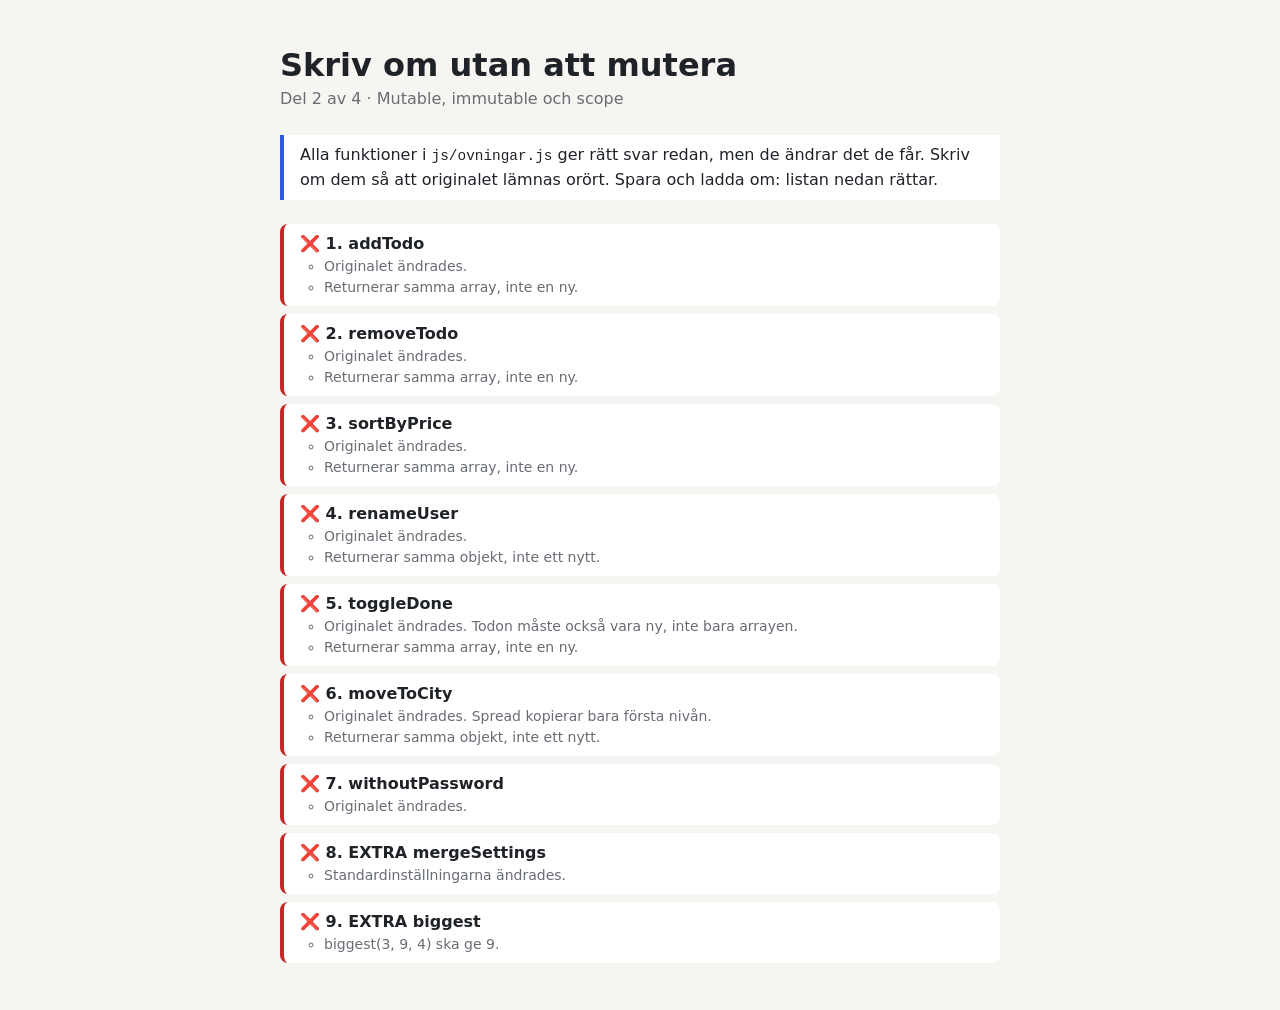
==== 2-ovningar/index.html @ 86fd10e0 "Code-along: mutable, immutable och scope Co-Authored-By: Claude Opus 5.5 <noreply@anthropic.com>" ====
<!DOCTYPE html>
<html lang="sv">
  <head>
    <meta charset="UTF-8" />
    <meta name="viewport" content="width=device-width, initial-scale=1.0" />
    <title>Övningar: skriv om utan att mutera</title>
    <link rel="stylesheet" href="css/index.css" />
    <!-- Ordningen spelar roll: test.js använder funktionerna i ovningar.js -->
    <script src="js/ovningar.js" defer></script>
    <script src="js/test.js" defer></script>
  </head>
  <body>
    <main class="container stack gap-l">
      <header class="stack gap-xs">
        <h1 class="title">Skriv om utan att mutera</h1>
        <p class="text-muted">Del 2 av 4 · Mutable, immutable och scope</p>
      </header>

      <p class="console-hint">
        Alla funktioner i <code>js/ovningar.js</code> ger rätt svar redan, men de ändrar det de får.
        Skriv om dem så att originalet lämnas orört. Spara och ladda om: listan nedan rättar.
      </p>

      <ol class="results" id="results" aria-live="polite"></ol>
    </main>
  </body>
</html>
---- 2-ovningar/css/index.css ----
/* =============================================================
   Mutable, immutable och scope – CSS

   Samma system som i kvittot och todolistan. Varje lager får
   bara använda det som står ovanför:

   1. Tokens       Färger, avstånd och radier som custom properties.
   2. Reset & bas  Elementen själva, utan klasser.
   3. Layout       .container, .stack, .cluster: VAR saker ligger.
   4. Komponenter  .button, .steps, .song: HUR saker ser ut.
   5. Utilities    En sak per klass: .text-muted, .gap-s.

   CSS:en är densamma i alla fyra mapparna.
   ============================================================= */

/* 1. Tokens ------------------------------------------------------ */

:root {
  --color-bg: #f6f5f2;
  --color-surface: #ffffff;
  --color-text: #1f2328;
  --color-muted: #686c73;
  --color-border: #dcdad5;
  --color-accent: #2f5bd3;
  --color-accent-hover: #2348ad;
  --color-success: #2e7d32;
  --color-error: #c62828;
  --color-like: #d6336c;

  --space-xs: 0.4rem;
  --space-s: 0.8rem;
  --space-m: 1.6rem;
  --space-l: 2.4rem;
  --space-xl: 4.8rem;

  --font-size-s: 1.4rem;
  --font-size-m: 1.6rem;
  --font-size-l: 3.2rem;
  --font-mono: ui-monospace, SFMono-Regular, Menlo, Consolas, monospace;

  --radius: 0.8rem;
}

/* 2. Reset & bas ------------------------------------------------- */

* {
  margin: 0;
  padding: 0;
  box-sizing: border-box;
}

html {
  font-size: 62.5%;
}

body {
  font-family: system-ui, sans-serif;
  font-size: var(--font-size-m);
  line-height: 1.5;
  color: var(--color-text);
  background: var(--color-bg);
}

img {
  display: block;
  max-width: 100%;
  height: auto;
}

code {
  font-family: var(--font-mono);
  font-size: 0.9em;
}

:focus-visible {
  outline: 0.3rem solid var(--color-accent);
  outline-offset: 0.2rem;
}

/* 3. Layout ------------------------------------------------------ */

.container {
  width: min(100% - 2 * var(--space-m), 72rem);
  margin-inline: auto;
  padding-block: var(--space-xl);
}

.stack {
  display: flex;
  flex-direction: column;
  gap: var(--gap, var(--space-m));
}

.cluster {
  display: flex;
  flex-wrap: wrap;
  align-items: center;
  gap: var(--gap, var(--space-s));
}

/* 4. Komponenter ------------------------------------------------- */

.title {
  font-size: var(--font-size-l);
  line-height: 1.1;
}

.subtitle {
  font-size: 2rem;
}

.card {
  padding: var(--space-l);
  background: var(--color-surface);
  border: 0.1rem solid var(--color-border);
  border-radius: var(--radius);
}

.console-hint {
  padding: var(--space-s) var(--space-m);
  border-left: 0.4rem solid var(--color-accent);
  background: var(--color-surface);
}

/* Stegen i konsol-delarna */
.steps {
  display: grid;
  gap: var(--space-s);
  padding-left: var(--space-l);
}

.figure {
  display: grid;
  gap: var(--space-xs);
}

.figure figcaption {
  font-size: var(--font-size-s);
  color: var(--color-muted);
}

.figure img {
  border: 0.1rem solid var(--color-border);
  border-radius: var(--radius);
}

/* Knappar och formulär */
.button {
  font: inherit;
  padding: var(--space-s) var(--space-m);
  border: 0;
  border-radius: var(--radius);
  background: var(--color-accent);
  color: #ffffff;
  cursor: pointer;
}

.button:hover {
  background: var(--color-accent-hover);
}

.button:disabled {
  opacity: 0.45;
  cursor: not-allowed;
}

.button-secondary {
  background: var(--color-surface);
  color: var(--color-text);
  border: 0.1rem solid var(--color-border);
}

.button-secondary:hover {
  background: var(--color-bg);
}

.button-icon {
  font: inherit;
  font-size: 2rem;
  line-height: 1;
  width: 4rem;
  height: 4rem;
  border: 0;
  border-radius: 50%;
  background: transparent;
  cursor: pointer;
}

.button-icon:hover {
  background: var(--color-bg);
}

.field {
  display: grid;
  gap: var(--space-xs);
  flex: 1 1 18rem;
}

.field input {
  font: inherit;
  padding: var(--space-s);
  border: 0.1rem solid var(--color-border);
  border-radius: var(--radius);
}

.song-form {
  align-items: end;
}

/* Spellistan */
.song-list {
  list-style: none;
  display: grid;
  gap: var(--space-xs);
}

.song {
  display: flex;
  align-items: center;
  gap: var(--space-s);
  padding: var(--space-xs) var(--space-xs) var(--space-xs) var(--space-m);
  background: var(--color-surface);
  border: 0.1rem solid var(--color-border);
  border-radius: var(--radius);
}

.song-text {
  flex: 1;
}

.song-liked .button-like {
  color: var(--color-like);
}

.history-list {
  display: grid;
  gap: var(--space-xs);
  padding-left: var(--space-l);
  font-family: var(--font-mono);
  font-size: var(--font-size-s);
}

/* Självrättningen i del 2 */
.results {
  list-style: none;
  display: grid;
  gap: var(--space-s);
}

.result {
  padding: var(--space-s) var(--space-m);
  background: var(--color-surface);
  border-left: 0.4rem solid var(--color-error);
  border-radius: var(--radius);
}

.result-ok {
  border-left-color: var(--color-success);
}

.result ul {
  padding-left: var(--space-l);
  color: var(--color-muted);
  font-size: var(--font-size-s);
}

/* 5. Utilities --------------------------------------------------- */

.text-muted {
  color: var(--color-muted);
}

.gap-xs {
  --gap: var(--space-xs);
}

.gap-s {
  --gap: var(--space-s);
}

.gap-l {
  --gap: var(--space-l);
}

.visually-hidden {
  position: absolute;
  width: 1px;
  height: 1px;
  overflow: hidden;
  clip-path: inset(50%);
  white-space: nowrap;
}
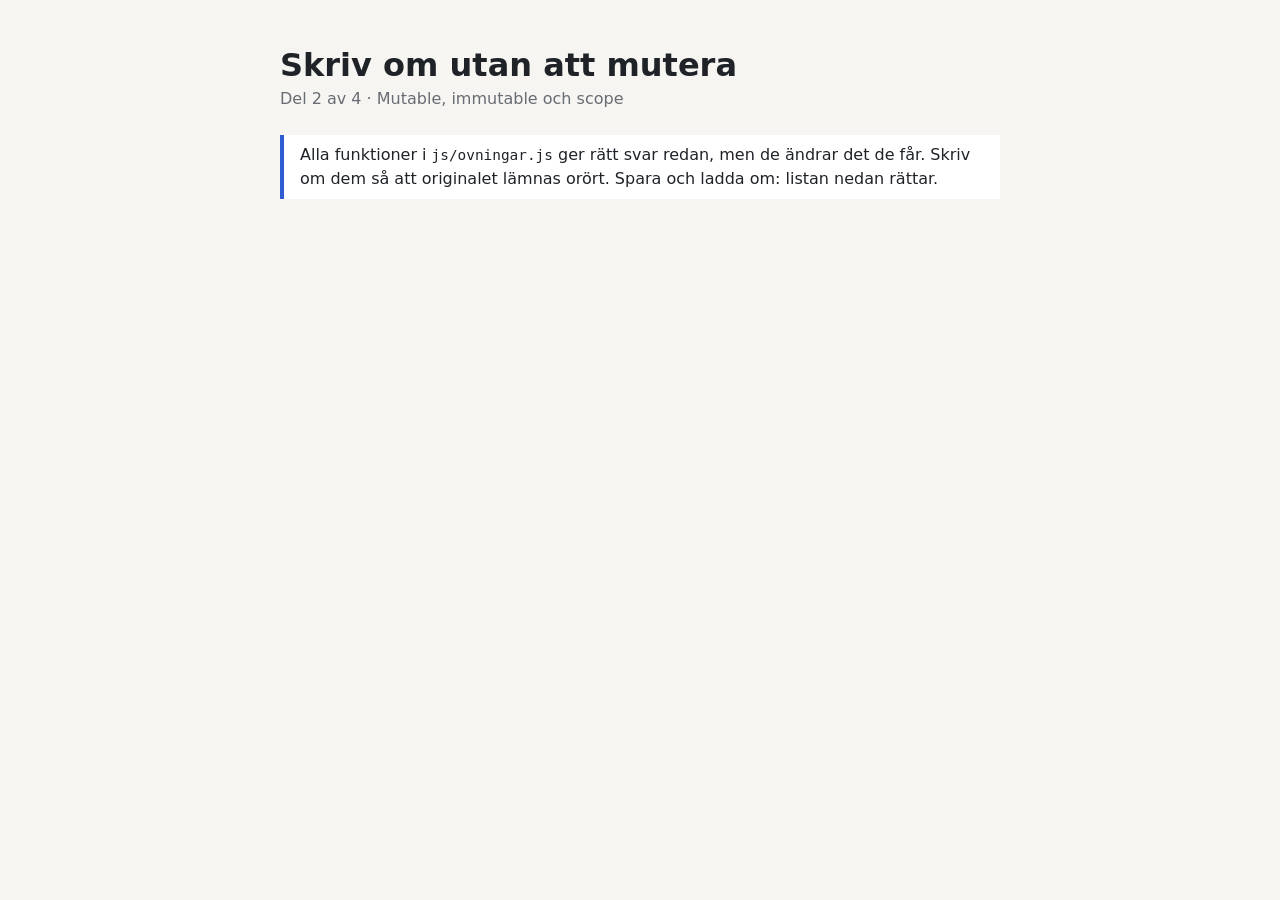
==== commit f80aa87a: "removed test.js" ====
--- a/2-ovningar/index.html
+++ b/2-ovningar/index.html
@@ -7,7 +7,6 @@
     <link rel="stylesheet" href="css/index.css" />
     <!-- Ordningen spelar roll: test.js använder funktionerna i ovningar.js -->
     <script src="js/ovningar.js" defer></script>
-    <script src="js/test.js" defer></script>
   </head>
   <body>
     <main class="container stack gap-l">
